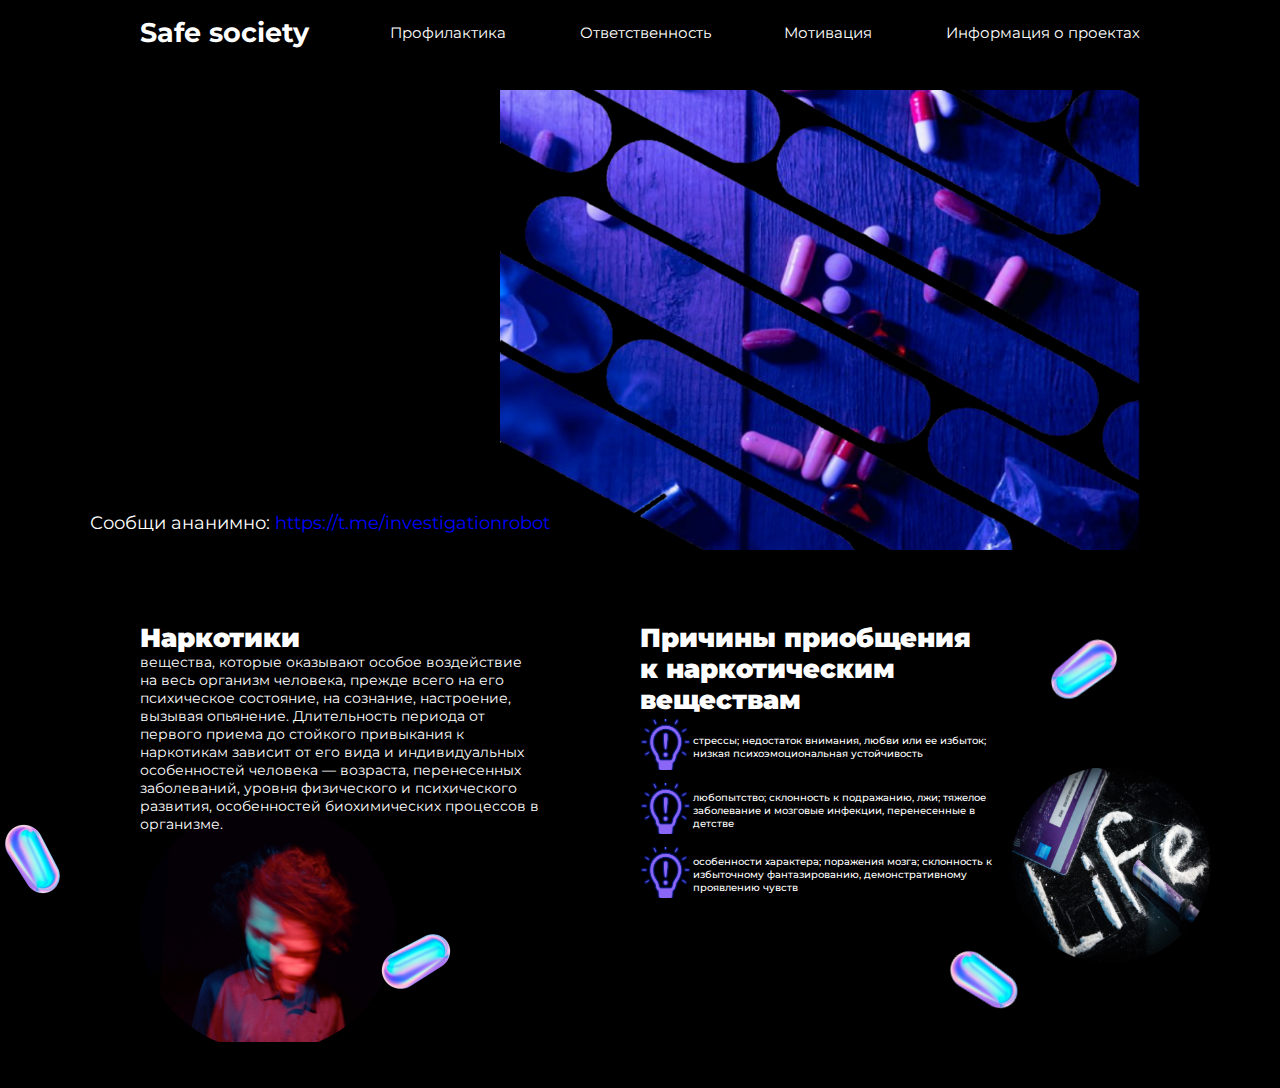
==== hackathon-proj/index.html @ 58bb2cc8 "Add files via upload" ====
<!DOCTYPE html>
<html lang="en">

<head>
    <meta charset="UTF-8">
    <link rel="stylesheet" href="assets/styles/header.css">
    <link rel="stylesheet" href="assets/styles/footer.css">
    <link rel="stylesheet" href="assets/styles/main.css">

    <link rel="preconnect" href="https://fonts.googleapis.com">
    <link rel="preconnect" href="https://fonts.gstatic.com" crossorigin>
    <link href="https://fonts.googleapis.com/css2?family=Montserrat:wght@500;700;800&display=swap" rel="stylesheet">
    <link rel="stylesheet" href="assets/styles/media-request.css">
    
    <meta name="viewport" content="width=device-width, initial-scale=1.0">
    <title>Safe Society</title>
</head>

<body>
    <div class="header">
        <div class="container">
            <div class="header-logo">
                Safe society
            </div>

            <div class="header-nav">
                <a href="assets/modules/prevention.html">Профилактика</a>
                <a href="assets/modules/responsibility.html">Ответственность</a>
                <a href="assets/modules/motivation.html">Мотивация</a>
                <a href="assets/modules/info.html">Информация о проектах</a>
            </div>
            <div class="mobile-burger">
                <svg xmlns="http://www.w3.org/2000/svg" height="1em" viewBox="0 0 448 512"><path d="M0 96C0 78.3 14.3 64 32 64H416c17.7 0 32 14.3 32 32s-14.3 32-32 32H32C14.3 128 0 113.7 0 96zM0 256c0-17.7 14.3-32 32-32H416c17.7 0 32 14.3 32 32s-14.3 32-32 32H32c-17.7 0-32-14.3-32-32zM448 416c0 17.7-14.3 32-32 32H32c-17.7 0-32-14.3-32-32s14.3-32 32-32H416c17.7 0 32 14.3 32 32z"/></svg>
            </div>
        </div>
        
            
    </div>

    <div class="main">
        <div class="container">
            <div class="main-text">
                Наша миссия — <br> сделать мир безопаснее
            </div>
            <img class="main-img" src="assets/img/main-1.png">
        </div>

    </div>

    <div class="main" id="main2">
        <div class="container" style="align-items: baseline;">
            <div class="main2-left">
                <div class="left-text">
                    <h1>
                        Наркотики
                    </h1>
                    <h3>
                        вещества, которые оказывают особое воздействие на весь организм человека, прежде всего на его психическое состояние, на сознание, настроение, вызывая опьянение. Длительность периода от первого приема до стойкого привыкания к наркотикам зависит от его вида и индивидуальных особенностей человека — возраста, перенесенных заболеваний, уровня физического и психического развития, особенностей биохимических процессов в организме.
                    </h3>
                </div>
                <img src="assets/img/main2.png" id="drug-effect" alt="drug-effect">
            </div>

            <div class="main2-right">
                <div class="right-text">
                    Причины приобщения к наркотическим веществам
                </div>

                <div class="list">
                    <div class="list-row">
                        <div class="list-logo">
                            <img src="assets/img/image%202.svg" alt="light">
                        </div>
                        <div class="list-info">
                            стрессы; недостаток внимания, любви или ее избыток; низкая психоэмоциональная устойчивость
                        </div>
                    </div>

                    <div class="list-row">
                        <div class="list-logo">
                            <img src="assets/img/image%202.svg" alt="light">

                        </div>
                        <div class="list-info">
                            любопытство; склонность к подражанию, лжи; тяжелое заболевание и мозговые инфекции, перенесенные в детстве
                        </div>
                    </div>

                    <div class="list-row">
                        <div class="list-logo">
                            <img src="assets/img/image%202.svg" alt="light">

                        </div>
                        <div class="list-info">
                            особенности характера; поражения мозга; склонность к избыточному фантазированию, демонстративному проявлению чувств
                        </div>
                    </div>
                </div>
            </div>
        </div>

        <div class="pill" id="pill-1">
            <img src="assets/img/img-pill.png" alt="">
        </div>
        <div class="pill" id="pill-2">
            <img src="assets/img/img-pill.png" alt="">

        </div>
        <div class="pill" id="pill-4">
            <img src="assets/img/img-pill.png" alt="">

        </div>
        <div class="pill" id="pill-5">
            <img src="assets/img/img-pill.png" alt="">

        </div>
        <img src="assets/img/img-life.png" alt="life" class="life">
    </div>
    <p>
        Сообщи ананимно: <a href="https://t.me/investigationrobot">https://t.me/investigationrobot</a>
    </p>
    <script src = "assets/main.js"></script>
</body>
</html>
---- hackathon-proj/assets/styles/header.css ----
*,
*::before,
*::after {
    margin: 0;
    padding: 0;
    border: 0;
    text-decoration: none;
    color: white;
    font-family: 'Montserrat', sans-serif;
    z-index: 1;
}

html {
    background: black;
}

.mobile-burger {
    display: none;
    width: 60px;
    height: 60px;
}

.header {
    display: flex;
    align-items: center;
    width: 100%;
    height: 5vw;
}

.container {
    display: flex;
    justify-content: space-between;
    align-items: center;
        
    width: 1300px;
    margin: 0 auto;
}

.header-logo {
    display: flex;
    align-items: center;
    font-size: 27px;
    font-weight: bold;
    text-align: center;
    
}

.header-nav {
    display: flex;
    justify-content: space-between;
    width: 750px;
    font-size: 15px;
}
---- hackathon-proj/assets/styles/footer.css ----
.footer {
    display: flex;
    justify-content: space-around;
    align-items: center;
    
    width: 100%;
    height: 8vw;
    border-radius: 20px 20px 0 0;
    box-shadow: 0px 0px 20px #bdbdbd;
    background: #bdbdbd;
}
---- hackathon-proj/assets/styles/main.css ----
.pill {
    position: absolute;
    z-index: 0;
}

#pill-1 {
    top: 60vw;
    left: -4vw;
    z-index: 2;
    transform: rotate(90deg)
}

#pill-2 {
    top: 70vw;
    left: 26vw;
    z-index: 2;
}

#pill-3 {
    top: 40vw;
    left: 20vw;
    z-index: 2;
}

#pill-4 {
    transform: rotate(172deg);
    top: 45vw;
    left: 80vw;
    z-index: 2;
}

#pill-5 {
    transform: rotate(64deg);
    top: 70vw;
    left: 70vw;
}

.main {
    display: flex;
    justify-content: space-around;
    align-items: center;
    
    height: 40vw;
}

.main-text {
    height: 100%;
    
    font-size: 30px;
    font-weight: bold;
    line-height: 1.4;
    opacity: 0;
    
    text-transform: uppercase;
    animation-name: test;
    animation-duration: 1s;
    animation-iteration-count: 1;
    animation-fill-mode: forwards;
}

p {
    position: absolute;
    top: 40vw;
    left: 7vw;
    font-size: 18px;
    text-transform: none;
}

p > a {
    color: blue;
}

@keyframes test {
    0% {
        margin-top: 100px;
        opacity: 0;
    }
    
    100% {
        margin-top: 0;
        opacity: 1;
    }
}

.main-img {
    width: 50vw;
}

/* Main 2 */

.main2-left {
    display: flex;
    flex-direction: column;
    justify-content:flex-start;
    
    width: 40%;
    height: 80%;
}

.main2-left > img {
    width: 20vw;
    z-index: 0;
}

.left-text {
    display: flex;
    flex-direction: column;
    justify-content: space-around;
    height: 15vw;
    
}

.left-text > h1 {
    font-weight: 900;
    font-size: 2vw;
}

.left-text > h3 {
    font-weight: normal;
    font-size: 1.1vw;
}

.main2-right {
    width: 50%;
    height: 80%;
}

.right-text {
    width: 70%;
    font-size: 2vw;
    font-weight: 900;
}

.list {
    width: 35vw;
}

.list-row {
    display: flex;
    justify-content: space-around;
    align-items: center;
    min-height: 5vw;
    width: 80%;
}

.list-info {
    width: 85%;
    font-size: 0.8vw;
    font-weight: 500;
}

.life {
    position: absolute;
    top: 60vw;
    left: 79vw;
    z-index: 0;
    width: 17vw;
}

/* 
.main2-left {
    display: flex;
    flex-direction: column;
    justify-content: center;
    align-items: center;
    height: 70%;
    width: 50%;
}

.main2-left > h1 {
    font-size: 30px;
}

.main2-left > h3 {
    font-size: 16px;
    font-weight: normal;
}

.main2-left > img {
    margin-top: 60px;
}

.main2-left > h1,h3 {
    width: 83%;
}

.main2-right {
    display: flex;
    flex-direction: column;
    height: 70%;
    width: 50%;
}

.main2-right > h1 {
    width: 60%;
}

.list {
    display: flex;
    flex-direction: column;
    justify-content: space-around;
    width: 80%;
}

.list-row {
    width: 100%;
    display: flex;
    justify-content: space-between;
}

.list-logo {
    width: 5%;
}

.list-info {
    width: 90%;
}
*/
---- hackathon-proj/assets/styles/media-request.css ----
@media (max-width: 1350px) {
    .container {
        width: 1000px;
    }
    
    .life {
        width: 200px;
    }
}

@media (max-width: 1050px) {
    .container {
        width: 767px;
    }
    
    .life {
        width: 150px;
    }
}

@media (max-width: 767px) {
    .header {
        height: 30vw;
    }
    
    .container {
        width: 90%;
    }
    
    .header-nav {
        display: none;
    }
    
    .mobile-burger {
        display: block;
    }
    
    .main > .container {
        flex-direction: column;
        width: 100%;
    }
    .main {
        margin-top: 60vw;
    }
    .main > .container > img {
        width: 90%;
        margin-top: 20vw;
        border-radius: 5px;
    }
    
    .main-text {
        animation-name: none;
        opacity: 1;
        margin: 0 auto;
        width: 90%;
    }
    
    .main2-left {
        width: 100%;
    }
    
    .main2-right {
        width: 100%;
    }
    
    .right-text {
        width: 90%;
        font-size: 30px;
        margin: 0 auto;
        margin-top: 90vw;
    }
    
    .main2-left > .left-text > h1 {
        font-size: 30px;
        width: 90%;
        margin: 0 auto;
        margin-top: 120vw;
    }
    
    .main2-left > .left-text > h3 {        
        font-size: 12px;
        width: 90%;
        margin: 0 auto;
        
        margin-top: 3vw;
    }
    
    #drug-effect {
        position: absolute;
        top: 300vw;
        right: 0;
    }
    
    .list {
        width: 90%;
        margin: 0 auto;
    }
    
    .list-info {
        width: 100%;
        font-size: 15px;
        font-weight: 500;
    }    
    
    .life {
        position: absolute;
        top: 300vw;
        left: 2vw;
    }
    
    .pill {
        display: none;
    }
}
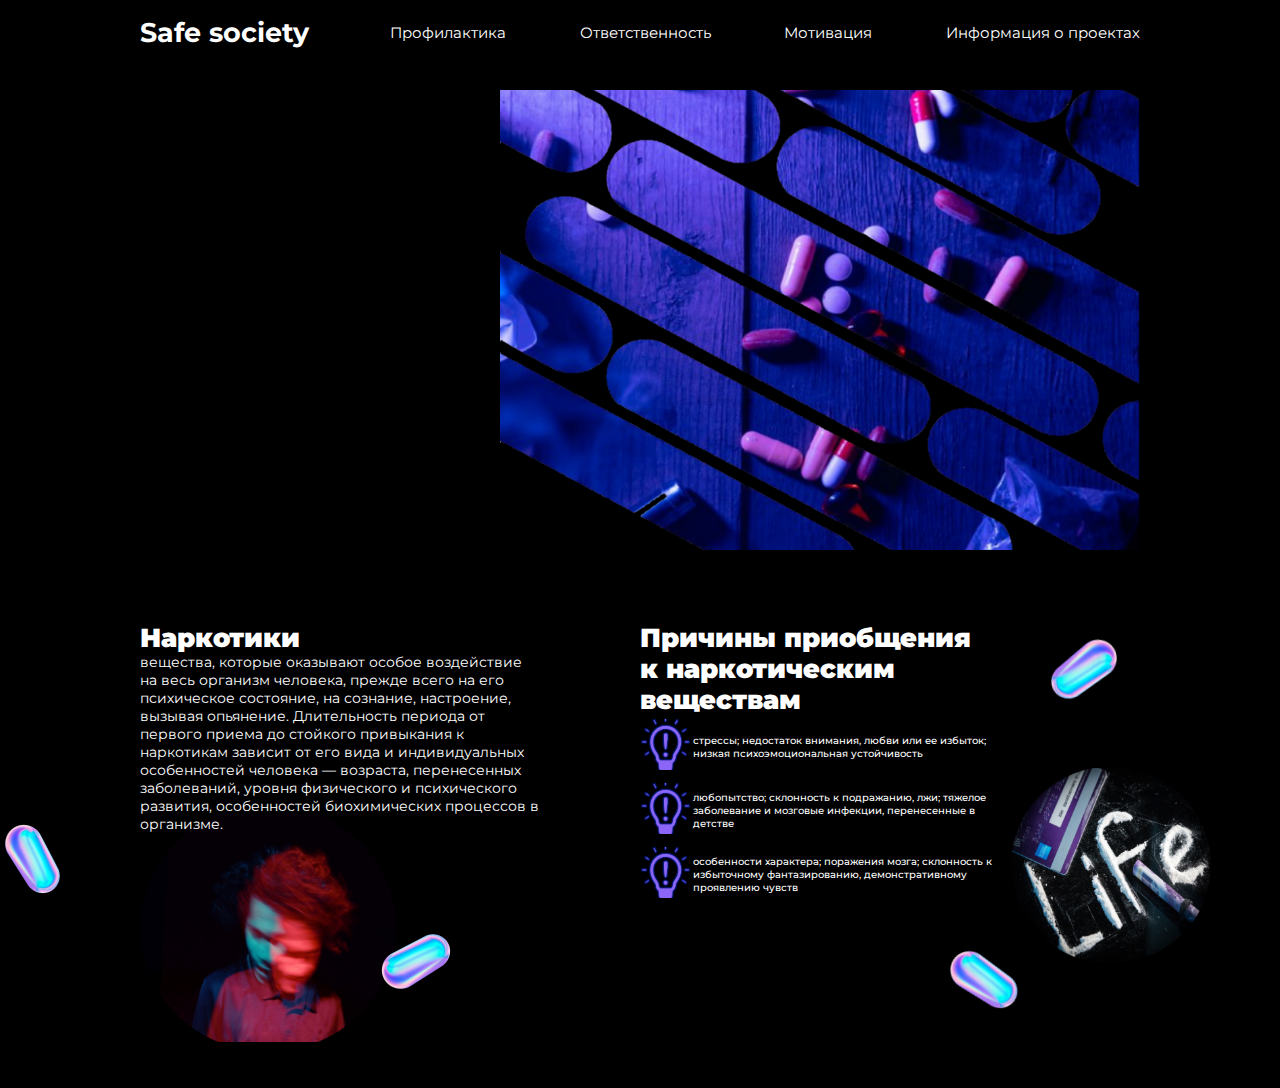
==== commit 4dc08e38: "Update index.html" ====
--- a/hackathon-proj/index.html
+++ b/hackathon-proj/index.html
@@ -11,7 +11,7 @@
     <link rel="preconnect" href="https://fonts.gstatic.com" crossorigin>
     <link href="https://fonts.googleapis.com/css2?family=Montserrat:wght@500;700;800&display=swap" rel="stylesheet">
     <link rel="stylesheet" href="assets/styles/media-request.css">
-    
+
     <meta name="viewport" content="width=device-width, initial-scale=1.0">
     <title>Safe Society</title>
 </head>
@@ -30,17 +30,24 @@
                 <a href="assets/modules/info.html">Информация о проектах</a>
             </div>
             <div class="mobile-burger">
-                <svg xmlns="http://www.w3.org/2000/svg" height="1em" viewBox="0 0 448 512"><path d="M0 96C0 78.3 14.3 64 32 64H416c17.7 0 32 14.3 32 32s-14.3 32-32 32H32C14.3 128 0 113.7 0 96zM0 256c0-17.7 14.3-32 32-32H416c17.7 0 32 14.3 32 32s-14.3 32-32 32H32c-17.7 0-32-14.3-32-32zM448 416c0 17.7-14.3 32-32 32H32c-17.7 0-32-14.3-32-32s14.3-32 32-32H416c17.7 0 32 14.3 32 32z"/></svg>
+                <svg xmlns="http://www.w3.org/2000/svg" height="1em" viewBox="0 0 448 512">
+                    <path d="M0 96C0 78.3 14.3 64 32 64H416c17.7 0 32 14.3 32 32s-14.3 32-32 32H32C14.3 128 0 113.7 0 96zM0 256c0-17.7 14.3-32 32-32H416c17.7 0 32 14.3 32 32s-14.3 32-32 32H32c-17.7 0-32-14.3-32-32zM448 416c0 17.7-14.3 32-32 32H32c-17.7 0-32-14.3-32-32s14.3-32 32-32H416c17.7 0 32 14.3 32 32z" />
+                </svg>
             </div>
         </div>
-        
-            
+
+
     </div>
 
     <div class="main">
         <div class="container">
             <div class="main-text">
                 Наша миссия — <br> сделать мир безопаснее
+
+                <a href="https://t.me/investigationrobot" class="tg-link">
+                    <img src="assets/img/tg-logo.png" alt="tg-logo">
+                    <h5>Сообщи ананимно</h5>
+                </a>
             </div>
             <img class="main-img" src="assets/img/main-1.png">
         </div>
@@ -116,9 +123,7 @@
         </div>
         <img src="assets/img/img-life.png" alt="life" class="life">
     </div>
-    <p>
-        Сообщи ананимно: <a href="https://t.me/investigationrobot">https://t.me/investigationrobot</a>
-    </p>
-    <script src = "assets/main.js"></script>
+    <script src="assets/main.js"></script>
 </body>
+
 </html>
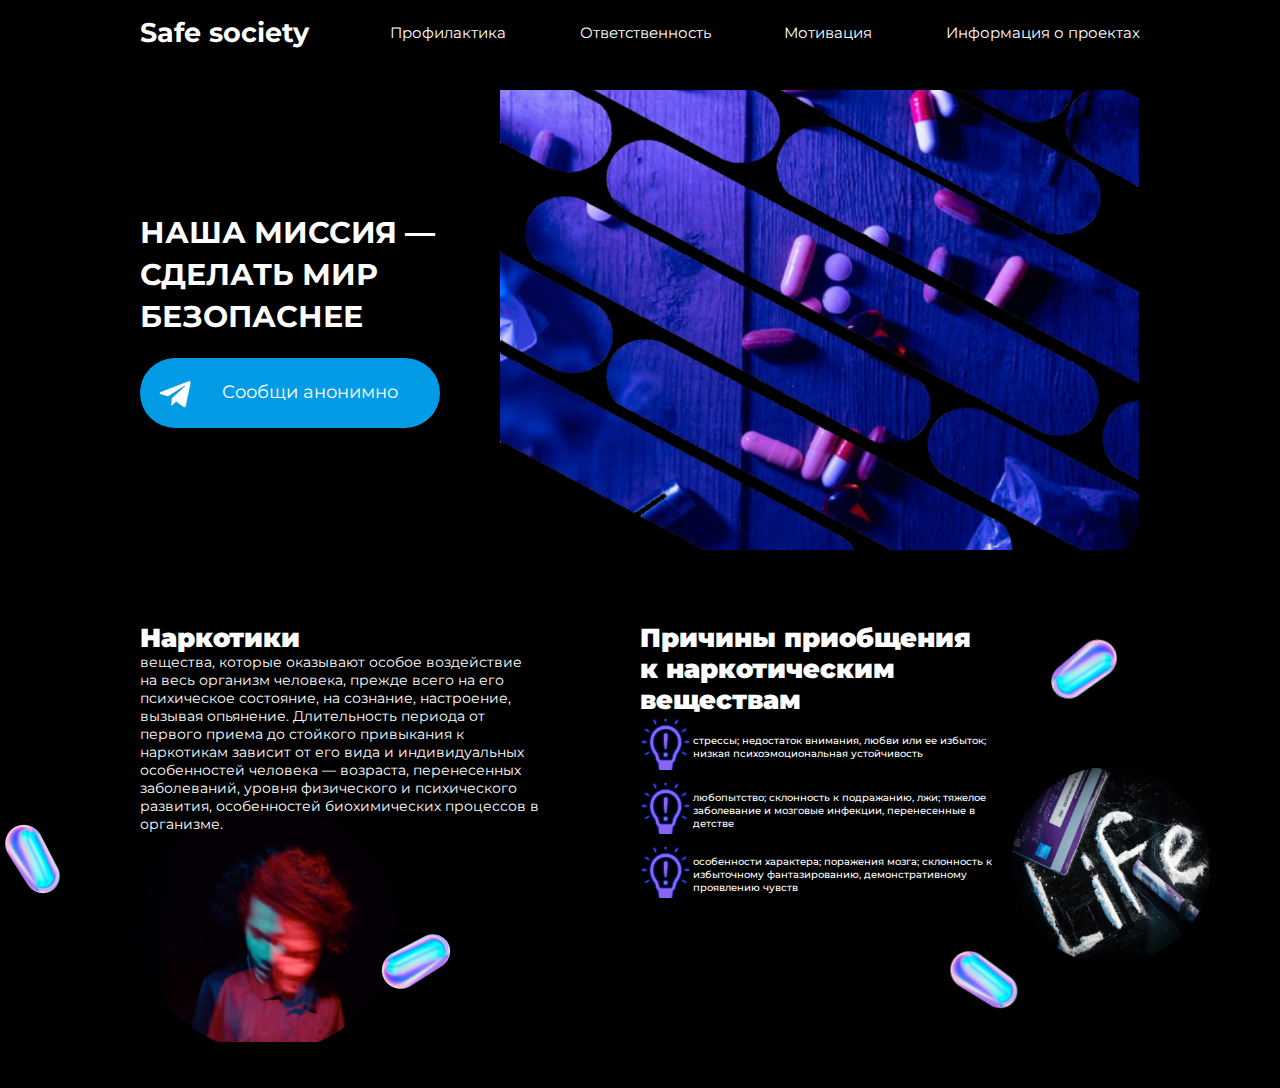
==== commit 1bdd4929: "Update index.html" ====
--- a/hackathon-proj/index.html
+++ b/hackathon-proj/index.html
@@ -46,7 +46,7 @@
 
                 <a href="https://t.me/investigationrobot" class="tg-link">
                     <img src="assets/img/tg-logo.png" alt="tg-logo">
-                    <h5>Сообщи ананимно</h5>
+                    <h5>Сообщи анонимно</h5>
                 </a>
             </div>
             <img class="main-img" src="assets/img/main-1.png">
--- a/hackathon-proj/assets/styles/main.css
+++ b/hackathon-proj/assets/styles/main.css
@@ -45,42 +45,33 @@
 }
 
 .main-text {
-    height: 100%;
+    display: flex;
+    flex-direction: column;
+    justify-content: center;
     
     font-size: 30px;
     font-weight: bold;
     line-height: 1.4;
-    opacity: 0;
     
     text-transform: uppercase;
-    animation-name: test;
-    animation-duration: 1s;
-    animation-iteration-count: 1;
-    animation-fill-mode: forwards;
 }
 
-p {
-    position: absolute;
-    top: 40vw;
-    left: 7vw;
-    font-size: 18px;
+.tg-link {
+    display: flex;
+    justify-content: space-around;
+    align-items: center;
+    width: 300px;
+    height: 70px;
+    border-radius: 35px;
+    background: #039BE5;
     text-transform: none;
+    margin-top: 20px;
 }
 
-p > a {
-    color: blue;
-}
-
-@keyframes test {
-    0% {
-        margin-top: 100px;
-        opacity: 0;
-    }
-    
-    100% {
-        margin-top: 0;
-        opacity: 1;
-    }
+.tg-link > h5 {
+    font-weight: normal;
+    font-size: 18px;
+    width: 70%;
 }
 
 .main-img {
@@ -158,65 +149,6 @@
     width: 17vw;
 }
 
-/* 
-.main2-left {
-    display: flex;
-    flex-direction: column;
-    justify-content: center;
-    align-items: center;
-    height: 70%;
-    width: 50%;
-}
-
-.main2-left > h1 {
-    font-size: 30px;
-}
-
-.main2-left > h3 {
-    font-size: 16px;
-    font-weight: normal;
-}
-
-.main2-left > img {
-    margin-top: 60px;
-}
-
-.main2-left > h1,h3 {
-    width: 83%;
-}
-
-.main2-right {
-    display: flex;
-    flex-direction: column;
-    height: 70%;
-    width: 50%;
-}
-
-.main2-right > h1 {
-    width: 60%;
-}
-
-.list {
-    display: flex;
-    flex-direction: column;
-    justify-content: space-around;
-    width: 80%;
-}
-
-.list-row {
-    width: 100%;
-    display: flex;
-    justify-content: space-between;
-}
-
-.list-logo {
-    width: 5%;
-}
-
-.list-info {
-    width: 90%;
-}
-*/
 
 
 
@@ -236,12 +168,3 @@
 
 
 
-
-
-
-
-
-
-
-
-
